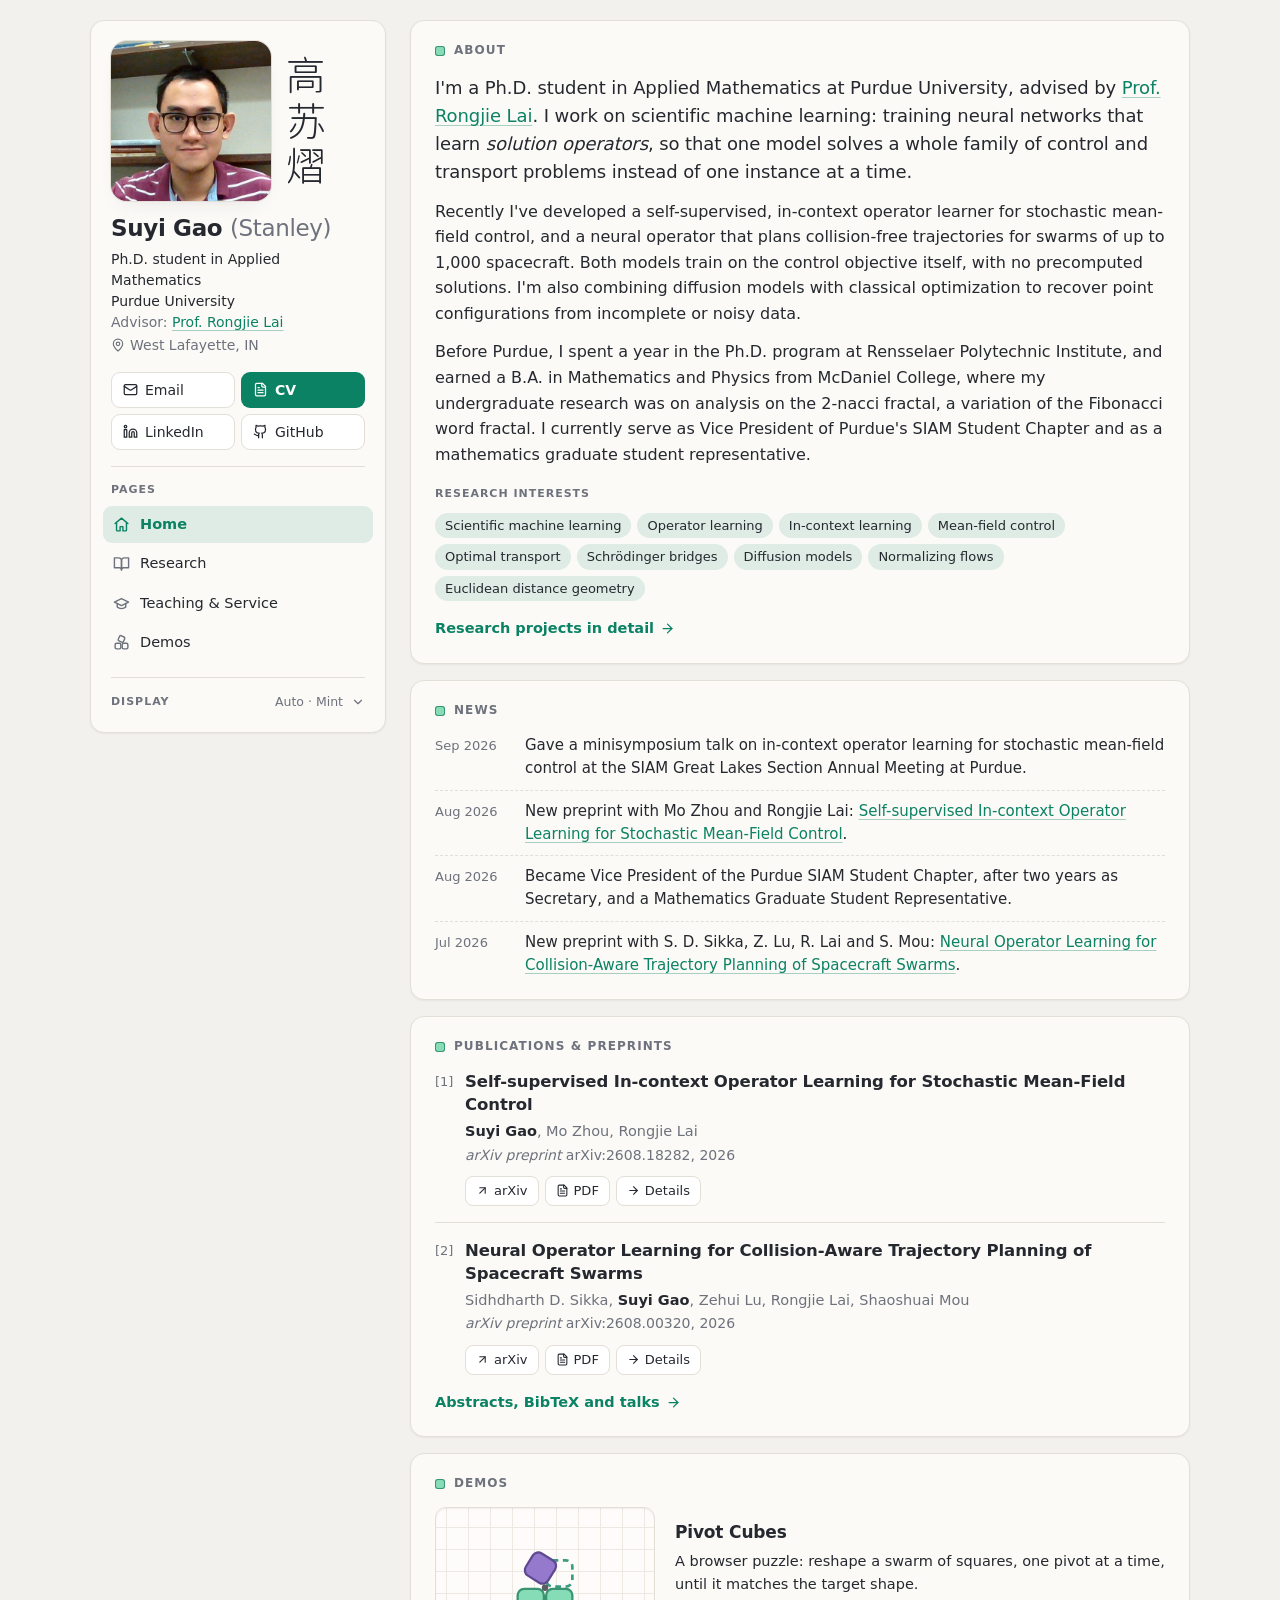
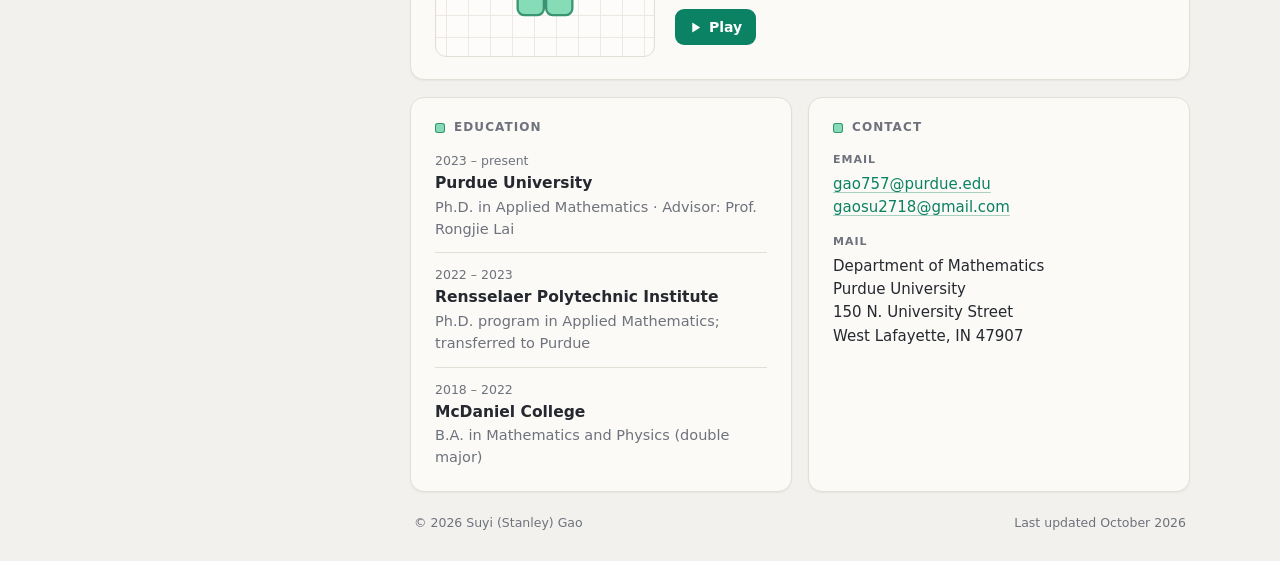
==== index.html @ 8106b3da "init homepage" ====
<!doctype html>
<html lang="en">
<head>
<meta charset="utf-8">
<meta name="viewport" content="width=device-width, initial-scale=1">
<meta name="color-scheme" content="light dark">
<title>Suyi (Stanley) Gao · Applied Mathematics, Purdue University</title>
<meta name="description" content="Suyi (Stanley) Gao is a Ph.D. student in Applied Mathematics at Purdue University working on scientific machine learning: operator learning, in-context learning, mean-field control and generative models.">
<meta name="author" content="Suyi Gao">
<link rel="canonical" href="https://gaosu2718.github.io/">
<meta name="theme-color" content="#f2f1ed" media="(prefers-color-scheme: light)">
<meta name="theme-color" content="#121419" media="(prefers-color-scheme: dark)">

<meta property="og:type" content="profile">
<meta property="og:title" content="Suyi (Stanley) Gao">
<meta property="og:description" content="Ph.D. student in Applied Mathematics at Purdue University. Scientific machine learning, operator learning, mean-field control.">
<meta property="og:url" content="https://gaosu2718.github.io/">
<meta property="og:image" content="https://gaosu2718.github.io/assets/img/profile.jpg">
<meta property="profile:first_name" content="Suyi">
<meta property="profile:last_name" content="Gao">
<meta name="twitter:card" content="summary">

<link rel="icon" href="data:image/svg+xml,%3Csvg xmlns='http://www.w3.org/2000/svg' viewBox='0 0 40 40'%3E%3Crect x='2' y='2' width='36' height='36' rx='9' fill='%230b8263'/%3E%3Ctext x='20' y='26.6' font-family='system-ui,-apple-system,Segoe UI,Roboto,Helvetica,Arial,sans-serif' font-size='17' font-weight='700' fill='%23fff' text-anchor='middle'%3ESG%3C/text%3E%3C/svg%3E">
<link rel="apple-touch-icon" href="assets/img/profile.jpg">
<link rel="stylesheet" href="assets/css/style.css">
<script>
  /* Apply the saved theme and colour before the first paint, so a dark page never flashes light. */
  (function () {
    var d = document.documentElement;
    d.classList.add('js');
    try {
      var t = localStorage.getItem('homepage.theme');
      if (t === 'light' || t === 'dark') d.setAttribute('data-theme', t);
      var p = localStorage.getItem('homepage.palette');
      if (p && /^[a-z]+$/.test(p)) d.setAttribute('data-palette', p);
    } catch (e) {}
  })();
</script>
<script defer src="assets/js/site.js"></script>
<script type="application/ld+json">
{
  "@context": "https://schema.org",
  "@type": "Person",
  "name": "Suyi Gao",
  "alternateName": "Stanley Gao",
  "url": "https://gaosu2718.github.io/",
  "image": "https://gaosu2718.github.io/assets/img/profile.jpg",
  "jobTitle": "Ph.D. Student in Applied Mathematics",
  "affiliation": { "@type": "CollegeOrUniversity", "name": "Purdue University" },
  "alumniOf": [{ "@type": "CollegeOrUniversity", "name": "McDaniel College" }],
  "email": "mailto:gao757@purdue.edu",
  "sameAs": ["https://www.linkedin.com/in/gaosu2718/", "https://github.com/gaosu2718"]
}
</script>
</head>
<body>

<!-- Icons (Lucide-style strokes, as in Pivot Cubes); use with <svg><use href="#i-name"/></svg> -->
<svg width="0" height="0" style="position:absolute" aria-hidden="true">
  <symbol id="i-down" viewBox="0 0 24 24"><path d="m6 9 6 6 6-6"/></symbol>
  <symbol id="i-mail" viewBox="0 0 24 24"><rect width="20" height="16" x="2" y="4" rx="2"/><path d="m22 7-8.97 5.7a1.94 1.94 0 0 1-2.06 0L2 7"/></symbol>
  <symbol id="i-file" viewBox="0 0 24 24"><path d="M15 2H6a2 2 0 0 0-2 2v16a2 2 0 0 0 2 2h12a2 2 0 0 0 2-2V7Z"/><path d="M14 2v4a2 2 0 0 0 2 2h4"/><path d="M16 13H8"/><path d="M16 17H8"/><path d="M10 9H8"/></symbol>
  <symbol id="i-linkedin" viewBox="0 0 24 24"><path d="M16 8a6 6 0 0 1 6 6v7h-4v-7a2 2 0 0 0-2-2 2 2 0 0 0-2 2v7h-4v-7a6 6 0 0 1 6-6z"/><rect width="4" height="12" x="2" y="9"/><circle cx="4" cy="4" r="2"/></symbol>
  <symbol id="i-github" viewBox="0 0 24 24"><path d="M15 22v-4a4.8 4.8 0 0 0-1-3.5c3 0 6-2 6-5.5.08-1.25-.27-2.48-1-3.5.28-1.15.28-2.35 0-3.5 0 0-1 0-3 1.5-2.64-.5-5.36-.5-8 0C6 2 5 2 5 2c-.3 1.15-.3 2.35 0 3.5A5.4 5.4 0 0 0 4 9c0 3.5 3 5.5 6 5.5-.39.49-.68 1.05-.85 1.65-.17.6-.22 1.23-.15 1.85v4"/><path d="M9 18c-4.51 2-5-2-7-2"/></symbol>
  <symbol id="i-pin" viewBox="0 0 24 24"><path d="M20 10c0 5-5.54 10.19-7.4 11.8a1 1 0 0 1-1.2 0C9.54 20.19 4 15 4 10a8 8 0 0 1 16 0"/><circle cx="12" cy="10" r="3"/></symbol>
  <symbol id="i-out" viewBox="0 0 24 24"><path d="M7 7h10v10"/><path d="M7 17 17 7"/></symbol>
  <symbol id="i-arrow" viewBox="0 0 24 24"><path d="M5 12h14"/><path d="m12 5 7 7-7 7"/></symbol>
  <symbol id="i-play" viewBox="0 0 24 24"><path d="M6 3.5v17a.5.5 0 0 0 .77.42l13.2-8.5a.5.5 0 0 0 0-.84L6.77 3.08A.5.5 0 0 0 6 3.5z"/></symbol>
  <symbol id="i-home" viewBox="0 0 24 24"><path d="M3 10.5 12 3l9 7.5"/><path d="M5 9v11a1 1 0 0 0 1 1h4v-6h4v6h4a1 1 0 0 0 1-1V9"/></symbol>
  <symbol id="i-book" viewBox="0 0 24 24"><path d="M2 4h6a4 4 0 0 1 4 4v13a3 3 0 0 0-3-3H2z"/><path d="M22 4h-6a4 4 0 0 0-4 4v13a3 3 0 0 1 3-3h7z"/></symbol>
  <symbol id="i-cap" viewBox="0 0 24 24"><path d="M22 10 12 5 2 10l10 5 10-5z"/><path d="M6 12v5c3 3 9 3 12 0v-5"/></symbol>
  <symbol id="i-cubes" viewBox="0 0 24 24"><rect x="3" y="13" width="8" height="8" rx="2"/><rect x="13" y="13" width="8" height="8" rx="2"/><rect x="8" y="3" width="8" height="8" rx="2" transform="rotate(25 12 7)"/></symbol>
</svg>

<!-- ===== Site header: below 1000px wide, in place of the left bar.  The same on every page
     (only the ../ prefix and aria-current change). ===== -->
<header class="site-header">
  <div class="sh-inner">
    <a class="sh-brand" href="./"><span class="sh-mark" aria-hidden="true">SG</span><span class="sh-name">Suyi Gao <span class="aka">(Stanley)</span></span></a>
    <nav class="sh-nav" aria-label="Site">
      <a href="./" aria-current="page">Home</a>
      <a href="research/">Research</a>
      <a href="teaching-service/">Teaching &amp; Service</a>
      <a href="demos/">Demos</a>
      <a href="assets/files/Suyi_Gao_CV.pdf">CV</a>
    </nav>
    <div class="sh-tools">
      <button type="button" class="sh-btn sh-display-btn" data-pop aria-controls="site-pop" aria-expanded="false" aria-label="Theme and colors" title="Theme and colors"><svg viewBox="0 0 24 24" aria-hidden="true"><circle cx="12" cy="12" r="8.5"/><path class="fill" d="M12 3.5a8.5 8.5 0 0 1 0 17z"/></svg></button>
      <button type="button" class="sh-btn sh-menu-btn" data-pop aria-controls="site-pop" aria-expanded="false" aria-label="Menu" title="Menu"><svg viewBox="0 0 24 24" aria-hidden="true"><path d="M4 7h16M4 12h16M4 17h16"/></svg></button>
    </div>
    <div class="sh-pop" id="site-pop" hidden>
      <nav class="pop-nav" aria-label="Site menu">
        <a href="./" aria-current="page">Home</a>
        <a href="research/">Research</a>
        <a href="teaching-service/">Teaching &amp; Service</a>
        <a href="demos/">Demos</a>
        <a href="assets/files/Suyi_Gao_CV.pdf">CV (PDF)<svg class="ico" aria-hidden="true"><use href="#i-file"/></svg></a>
      </nav>
      <div class="pop-display">
        <h2>Display</h2>
        <div class="seg" role="radiogroup" aria-label="Theme">
          <label><input type="radio" name="theme" value="auto" data-theme-opt checked><span>Auto</span></label>
          <label><input type="radio" name="theme" value="light" data-theme-opt><span>Light</span></label>
          <label><input type="radio" name="theme" value="dark" data-theme-opt><span>Dark</span></label>
        </div>
        <div class="field-row"><span>Colors</span><span class="palette-name">Mint</span></div>
        <div class="swatches" role="radiogroup" aria-label="Colors"></div>
      </div>
    </div>
  </div>
</header>

<div class="page home">

  <!-- ===== Left bar: from 1000px wide, a sticky side panel.  The same on every page (only the ../
       prefix and aria-current change).  Below 1000px the profile shows as a card on the home page
       only, and the page links and display settings move to the header. ===== -->
  <aside class="side panel" aria-label="Profile and site navigation">
    <div class="profile">
      <div class="portrait">
        <img class="photo" src="assets/img/profile.jpg" width="426" height="426" alt="Portrait of Suyi (Stanley) Gao">
        <span class="cname" lang="zh-Hans" title="Gāo Sūyì">高苏熠</span>
      </div>
      <div class="who">
        <h1 class="name">Suyi Gao <span class="aka">(Stanley)</span></h1>
        <p class="role">Ph.D. student in Applied Mathematics</p>
        <p class="role">Purdue University</p>
        <p class="role dim">Advisor: <a href="https://sites.google.com/view/rongjielai/">Prof. Rongjie Lai</a></p>
        <p class="role dim where"><svg class="ico" aria-hidden="true"><use href="#i-pin"/></svg>West Lafayette, IN</p>
      </div>
    </div>

    <div class="actions">
      <a class="btn" href="mailto:gao757@purdue.edu"><svg aria-hidden="true"><use href="#i-mail"/></svg>Email</a>
      <a class="btn btn-primary" href="assets/files/Suyi_Gao_CV.pdf"><svg aria-hidden="true"><use href="#i-file"/></svg>CV</a>
      <a class="btn" href="https://www.linkedin.com/in/gaosu2718/"><svg aria-hidden="true"><use href="#i-linkedin"/></svg>LinkedIn</a>
      <a class="btn" href="https://github.com/gaosu2718"><svg aria-hidden="true"><use href="#i-github"/></svg>GitHub</a>
      <!-- When you have them, add more in the same form, e.g.
      <a class="btn" href="https://scholar.google.com/citations?user=YOUR_ID"><svg aria-hidden="true"><use href="#i-out"/></svg>Scholar</a>
      <a class="btn" href="https://orcid.org/0000-0000-0000-0000"><svg aria-hidden="true"><use href="#i-out"/></svg>ORCID</a> -->
    </div>

    <nav class="group side-nav" aria-label="Pages">
      <h2>Pages</h2>
      <ul>
        <li><a href="./" aria-current="page"><svg class="ico" aria-hidden="true"><use href="#i-home"/></svg>Home</a></li>
        <li><a href="research/"><svg class="ico" aria-hidden="true"><use href="#i-book"/></svg>Research</a></li>
        <li><a href="teaching-service/"><svg class="ico" aria-hidden="true"><use href="#i-cap"/></svg>Teaching &amp; Service</a></li>
        <li><a href="demos/"><svg class="ico" aria-hidden="true"><use href="#i-cubes"/></svg>Demos</a></li>
      </ul>
    </nav>

    <!-- Display settings: folded away by default; the summary shows the current choices -->
    <details class="group side-display">
      <summary><span class="sum-label">Display</span><span class="sum-value" data-display-summary>Auto · Mint</span><svg class="ico chev" aria-hidden="true"><use href="#i-down"/></svg></summary>
      <div class="display-body">
        <div class="seg" role="radiogroup" aria-label="Theme">
          <label><input type="radio" name="theme-side" value="auto" data-theme-opt checked><span>Auto</span></label>
          <label><input type="radio" name="theme-side" value="light" data-theme-opt><span>Light</span></label>
          <label><input type="radio" name="theme-side" value="dark" data-theme-opt><span>Dark</span></label>
        </div>
        <div class="field-row"><span>Colors</span><span class="palette-name">Mint</span></div>
        <div class="swatches" role="radiogroup" aria-label="Colors"></div>
      </div>
    </details>
  </aside>

  <main class="main">

    <!-- ===== About ===== -->
    <section class="panel section" id="about" aria-labelledby="h-about">
      <h2 class="label" id="h-about">About</h2>
      <p class="lead">I'm a Ph.D. student in Applied Mathematics at Purdue University, advised by
        <a href="https://sites.google.com/view/rongjielai/">Prof. Rongjie Lai</a>. I work on
        scientific machine learning: training neural networks that learn <em>solution operators</em>,
        so that one model solves a whole family of control and transport problems instead of one
        instance at a time.</p>
      <p>Recently I've developed a self-supervised, in-context operator learner for stochastic
        mean-field control, and a neural operator that plans collision-free trajectories for swarms
        of up to 1,000 spacecraft. Both models train on the control objective itself, with no
        precomputed solutions. I'm also combining diffusion models with classical optimization to
        recover point configurations from incomplete or noisy data.</p>
      <p>Before Purdue, I spent a year in the Ph.D. program at Rensselaer Polytechnic Institute, and
        earned a B.A. in Mathematics and Physics from McDaniel College, where my undergraduate research
        was on analysis on the 2-nacci fractal, a variation of the Fibonacci word fractal. I currently serve as Vice President of Purdue's SIAM
        Student Chapter and as a mathematics graduate student representative.</p>
      <h3 class="sublabel">Research interests</h3>
      <ul class="tags">
        <li>Scientific machine learning</li>
        <li>Operator learning</li>
        <li>In-context learning</li>
        <li>Mean-field control</li>
        <li>Optimal transport</li>
        <li>Schrödinger bridges</li>
        <li>Diffusion models</li>
        <li>Normalizing flows</li>
        <li>Euclidean distance geometry</li>
      </ul>
      <a class="more" href="research/">Research projects in detail<svg class="ico" aria-hidden="true"><use href="#i-arrow"/></svg></a>
    </section>

    <!-- ===== News: newest first; one <li> per item ===== -->
    <section class="panel section" id="news" aria-labelledby="h-news">
      <h2 class="label" id="h-news">News</h2>
      <ul class="news">
        <li><time datetime="2026-09">Sep 2026</time>
          <p>Gave a minisymposium talk on in-context operator learning for stochastic mean-field control
            at the SIAM Great Lakes Section Annual Meeting at Purdue.</p></li>
        <li><time datetime="2026-08">Aug 2026</time>
          <p>New preprint with Mo Zhou and Rongjie Lai:
            <a href="research/#pub-mfc">Self-supervised In-context Operator Learning for Stochastic Mean-Field Control</a>.</p></li>
        <li><time datetime="2026-08">Aug 2026</time>
          <p>Became Vice President of the Purdue SIAM Student Chapter, after two years as Secretary,
            and a Mathematics Graduate Student Representative.</p></li>
        <li><time datetime="2026-07">Jul 2026</time>
          <p>New preprint with S. D. Sikka, Z. Lu, R. Lai and S. Mou:
            <a href="research/#pub-swarm">Neural Operator Learning for Collision-Aware Trajectory Planning of Spacecraft Swarms</a>.</p></li>
      </ul>
    </section>

    <!-- ===== Publications: the short list; abstracts and BibTeX live on research/ ===== -->
    <section class="panel section" id="publications" aria-labelledby="h-pubs">
      <h2 class="label" id="h-pubs">Publications &amp; Preprints</h2>
      <ol>
        <li class="pub">
          <span class="pub-num" aria-hidden="true">[1]</span>
          <div>
            <a class="pub-title" href="https://arxiv.org/abs/2608.18282">Self-supervised In-context Operator Learning for Stochastic Mean-Field Control</a>
            <p class="pub-authors"><b class="me">Suyi Gao</b>, Mo Zhou, Rongjie Lai</p>
            <p class="pub-venue"><em>arXiv preprint</em> arXiv:2608.18282, 2026</p>
            <div class="pub-actions">
              <a class="btn btn-sm" href="https://arxiv.org/abs/2608.18282"><svg aria-hidden="true"><use href="#i-out"/></svg>arXiv</a>
              <a class="btn btn-sm" href="https://arxiv.org/pdf/2608.18282"><svg aria-hidden="true"><use href="#i-file"/></svg>PDF</a>
              <a class="btn btn-sm" href="research/#proj-mfc"><svg aria-hidden="true"><use href="#i-arrow"/></svg>Details</a>
            </div>
          </div>
        </li>
        <li class="pub">
          <span class="pub-num" aria-hidden="true">[2]</span>
          <div>
            <a class="pub-title" href="https://arxiv.org/abs/2608.00320">Neural Operator Learning for Collision-Aware Trajectory Planning of Spacecraft Swarms</a>
            <p class="pub-authors">Sidhdharth D. Sikka, <b class="me">Suyi Gao</b>, Zehui Lu, Rongjie Lai, Shaoshuai Mou</p>
            <p class="pub-venue"><em>arXiv preprint</em> arXiv:2608.00320, 2026</p>
            <div class="pub-actions">
              <a class="btn btn-sm" href="https://arxiv.org/abs/2608.00320"><svg aria-hidden="true"><use href="#i-out"/></svg>arXiv</a>
              <a class="btn btn-sm" href="https://arxiv.org/pdf/2608.00320"><svg aria-hidden="true"><use href="#i-file"/></svg>PDF</a>
              <a class="btn btn-sm" href="research/#proj-swarm"><svg aria-hidden="true"><use href="#i-arrow"/></svg>Details</a>
            </div>
          </div>
        </li>
      </ol>
      <a class="more" href="research/#publications">Abstracts, BibTeX and talks<svg class="ico" aria-hidden="true"><use href="#i-arrow"/></svg></a>
    </section>

    <!-- ===== Demos: one card per demo, each with its own page under demos/ ===== -->
    <section class="panel section" id="demos" aria-labelledby="h-demos">
      <h2 class="label" id="h-demos">Demos</h2>
      <div class="demo-card">
        <a class="demo-board" href="demos/pivot-cubes/" tabindex="-1" aria-hidden="true">
          <svg class="logo" viewBox="0 0 40 40">
            <rect class="logo-ghost" x="20.6" y="8.6" width="13.8" height="13.8" rx="3.4"/>
            <rect class="logo-on" x="5.6" y="23.6" width="13.8" height="13.8" rx="3.4"/>
            <rect class="logo-on" x="20.6" y="23.6" width="13.8" height="13.8" rx="3.4"/>
            <rect class="logo-off" x="5.6" y="8.6" width="13.8" height="13.8" rx="3.4" transform="rotate(32 20 23)"/>
            <circle class="logo-hinge" cx="20" cy="23" r="1.7"/>
          </svg>
        </a>
        <div>
          <h3>Pivot Cubes</h3>
          <p>A browser puzzle: reshape a swarm of squares, one pivot at a time, until it matches the
            target shape.</p>
          <a class="btn btn-primary" href="demos/pivot-cubes/"><svg class="solid" aria-hidden="true"><use href="#i-play"/></svg>Play</a>
        </div>
      </div>
    </section>

    <div class="pair">
      <!-- ===== Education ===== -->
      <section class="panel section" id="education" aria-labelledby="h-education">
        <h2 class="label" id="h-education">Education</h2>
        <ul class="entries">
          <li class="entry">
            <span class="entry-title">Purdue University</span>
            <span class="entry-sub">Ph.D. in Applied Mathematics · Advisor: Prof. Rongjie Lai</span>
            <span class="entry-when">2023 – present</span>
          </li>
          <li class="entry">
            <span class="entry-title">Rensselaer Polytechnic Institute</span>
            <span class="entry-sub">Ph.D. program in Applied Mathematics; transferred to Purdue</span>
            <span class="entry-when">2022 – 2023</span>
          </li>
          <li class="entry">
            <span class="entry-title">McDaniel College</span>
            <span class="entry-sub">B.A. in Mathematics and Physics (double major)</span>
            <span class="entry-when">2018 – 2022</span>
          </li>
        </ul>
      </section>

      <!-- ===== Contact ===== -->
      <section class="panel section" id="contact" aria-labelledby="h-contact">
        <h2 class="label" id="h-contact">Contact</h2>
        <dl class="contact">
          <div>
            <dt>Email</dt>
            <dd><a href="mailto:gao757@purdue.edu">gao757@purdue.edu</a></dd>
            <dd><a href="mailto:gaosu2718@gmail.com">gaosu2718@gmail.com</a></dd>
          </div>
          <div>
            <dt>Mail</dt>
            <dd>Department of Mathematics<br>Purdue University<br>150 N. University Street<br>West Lafayette, IN 47907</dd>
          </div>
        </dl>
      </section>
    </div>

    <footer class="foot">
      <span>© 2026 Suyi (Stanley) Gao</span>
      <span>Last updated October 2026</span>
    </footer>
  </main>
</div>
</body>
</html>
---- assets/css/style.css ----
/* Suyi (Stanley) Gao: academic homepage.
 * The look is borrowed from Pivot Cubes (demos/pivot-cubes/play/style.css): the same paper-and-panel
 * tokens, the same colour themes (Mint is the default), and the same controls (segmented switch,
 * swatches, buttons, toast).  Light/dark (data-theme) and the colour theme (data-palette) are
 * independent, as in the game.  Plain CSS, no build step. */

/* ---------- theme tokens (as in the game) ---------- */
:root {
  color-scheme: light;
  --bg: #f2f1ed;
  --panel: #fbfaf7;
  --panel-2: #efede7;
  --panel-border: #e2dfd7;
  --text: #25282f;
  --text-dim: #6e727c;
  --accent-ink: #ffffff;
  --board: #fdfcfa;
  --grid: #ece9e2;
  --shadow: rgba(38, 40, 48, 0.16);
  --shadow-soft: rgba(38, 40, 48, 0.06);
  --seg-on: #ffffff;
  --btn: #ffffff;
  --btn-hover: #f4f2ed;
}

@media (prefers-color-scheme: dark) {
  :root:not([data-theme="light"]) {
    color-scheme: dark;
    --bg: #121419;
    --panel: #191c23;
    --panel-2: #12151a;
    --panel-border: #2a2f39;
    --text: #e4e6eb;
    --text-dim: #959aa6;
    --accent-ink: #10121a;
    --board: #161920;
    --grid: #232832;
    --shadow: rgba(0, 0, 0, 0.5);
    --shadow-soft: rgba(0, 0, 0, 0.25);
    --seg-on: #2a2f3a;
    --btn: #20242c;
    --btn-hover: #282d37;
  }
}

:root[data-theme="dark"] {
  color-scheme: dark;
  --bg: #121419;
  --panel: #191c23;
  --panel-2: #12151a;
  --panel-border: #2a2f39;
  --text: #e4e6eb;
  --text-dim: #959aa6;
  --accent-ink: #10121a;
  --board: #161920;
  --grid: #232832;
  --shadow: rgba(0, 0, 0, 0.5);
  --shadow-soft: rgba(0, 0, 0, 0.25);
  --seg-on: #2a2f3a;
  --btn: #20242c;
  --btn-hover: #282d37;
}

/* ---------- colour themes ----------
 * The same six as the game (keep the two in step), Mint first as the default.  Each theme sets
 * the accent and the two cube colours (main and contrast), in a light (-l) and a dark (-d) variant.
 * The two cube colours differ in lightness as well as hue, so they stay apart under colour
 * blindness.  The selectors match any element, so a swatch that carries data-palette shows its own
 * theme.
 *
 * Mint: a light mint main colour with a plum contrast.  The accent is a deeper mint so links and
 * buttons keep 4.5:1 contrast on the light panels; in dark mode the accent is the mint itself. */
:root,
[data-palette="mint"] {
  --acc-l: 11, 130, 99;   --on-l: #86dcb6; --on-line-l: #3a9472; --off-l: #9479cc; --off-line-l: #5f4a91;
  --acc-d: 122, 223, 182; --on-d: #74cfa8; --on-line-d: #2f7f5f; --off-d: #9d86d8; --off-line-d: #5e4b94;
}
[data-palette="indigo"] {
  --acc-l: 84, 104, 219;  --on-l: #7d92e8; --on-line-l: #4c5da5; --off-l: #f8bf6c; --off-line-l: #b38236;
  --acc-d: 141, 156, 255; --on-d: #7186db; --on-line-d: #425199; --off-d: #f1bd73; --off-line-d: #a37734;
}
[data-palette="ocean"] {
  --acc-l: 6, 127, 148;   --on-l: #01aac6; --on-line-l: #066f82; --off-l: #feb992; --off-line-l: #c1774c;
  --acc-d: 21, 194, 225;  --on-d: #079db6; --on-line-d: #016374; --off-d: #ffb48a; --off-line-d: #b06d47;
}
[data-palette="sunset"] {
  --acc-l: 182, 78, 16;   --on-l: #d97c50; --on-line-l: #984a23; --off-l: #c4c4ff; --off-line-l: #8582cc;
  --acc-d: 241, 146, 102; --on-d: #cc7044; --on-line-d: #8b3e15; --off-d: #c1c0ff; --off-line-d: #7a77ba;
}
[data-palette="grape"] {
  --acc-l: 146, 82, 173;  --on-l: #b67ecf; --on-line-l: #7c4c91; --off-l: #e3ca69; --off-line-l: #a18b32;
  --acc-d: 205, 148, 230; --on-d: #aa72c2; --on-line-d: #704184; --off-d: #dec770; --off-line-d: #937f31;
}
[data-palette="slate"] {
  --acc-l: 100, 115, 134; --on-l: #8e99a8; --on-line-l: #5b6470; --off-l: #ffba81; --off-line-l: #bd7b41;
  --acc-d: 162, 175, 193; --on-d: #828d9c; --on-line-d: #505965; --off-d: #fcb67c; --off-line-d: #ac713e;
}

:root, .swatch {
  --accent: rgb(var(--acc-l));
  --accent-soft: rgba(var(--acc-l), 0.12);
  --accent-line: rgba(var(--acc-l), 0.35);
  --focus: rgba(var(--acc-l), 0.45);
  --cube-on: var(--on-l);
  --cube-on-line: var(--on-line-l);
  --cube-off: var(--off-l);
  --cube-off-line: var(--off-line-l);
}

@media (prefers-color-scheme: dark) {
  :root:not([data-theme="light"]),
  :root:not([data-theme="light"]) .swatch {
    --accent: rgb(var(--acc-d));
    --accent-soft: rgba(var(--acc-d), 0.16);
    --accent-line: rgba(var(--acc-d), 0.4);
    --focus: rgba(var(--acc-d), 0.5);
    --cube-on: var(--on-d);
    --cube-on-line: var(--on-line-d);
    --cube-off: var(--off-d);
    --cube-off-line: var(--off-line-d);
  }
}

:root[data-theme="dark"],
:root[data-theme="dark"] .swatch {
  --accent: rgb(var(--acc-d));
  --accent-soft: rgba(var(--acc-d), 0.16);
  --accent-line: rgba(var(--acc-d), 0.4);
  --focus: rgba(var(--acc-d), 0.5);
  --cube-on: var(--on-d);
  --cube-on-line: var(--on-line-d);
  --cube-off: var(--off-d);
  --cube-off-line: var(--off-line-d);
}

/* ---------- layout tokens ---------- */
:root {
  --vh: 100vh;
  --pad: 20px;
  --gap: 16px;
  --side-w: 296px;
  --wide: 1140px;       /* the page: left bar and main column */
  --wider: 1640px;      /* a demo page, so the game gets room for its own three columns */
  --header-h: 60px;     /* the top header, shown only below 1000px */
  --radius: 14px;
  --radius-sm: 9px;
  --mono: ui-monospace, SFMono-Regular, Menlo, Consolas, "Liberation Mono", monospace;
}
@supports (height: 100dvh) {
  :root { --vh: 100dvh; }
}
@media (max-width: 759.98px) {
  :root { --header-h: 54px; }
}
/* From 1000px the left bar holds the page links and display settings, so there is no top header. */
@media (min-width: 1000px) {
  :root { --header-h: 0px; }
  .site-header { display: none; }
}

/* ---------- base ---------- */
*, *::before, *::after { box-sizing: border-box; }
[hidden] { display: none !important; }

html { -webkit-text-size-adjust: 100%; scroll-behavior: smooth; }
@media (prefers-reduced-motion: reduce) { html { scroll-behavior: auto; } }

body {
  margin: 0;
  background: var(--bg);
  color: var(--text);
  font: 16px/1.6 system-ui, -apple-system, "Segoe UI", Roboto, "Helvetica Neue", Arial, sans-serif;
  -webkit-font-smoothing: antialiased;
  text-rendering: optimizeLegibility;
  overflow-wrap: break-word;
  transition: background-color 0.2s ease, color 0.2s ease;
}

h1, h2, h3, p, ul, ol, dl, dd, figure { margin: 0; }
ul, ol { padding: 0; list-style: none; }

a {
  color: var(--accent);
  text-decoration: underline;
  text-decoration-color: var(--accent-line);
  text-decoration-thickness: 1px;
  text-underline-offset: 3px;
  transition: text-decoration-color 0.15s ease, color 0.15s ease, background-color 0.15s ease;
}
a:hover { text-decoration-color: currentColor; }
:focus-visible { outline: 2px solid var(--focus); outline-offset: 2px; border-radius: 4px; }

svg use { pointer-events: none; }

/* for screen readers only */
.sr-only {
  position: absolute;
  width: 1px;
  height: 1px;
  overflow: hidden;
  clip-path: inset(50%);
  white-space: nowrap;
}

.panel {
  background: var(--panel);
  border: 1px solid var(--panel-border);
  border-radius: var(--radius);
  box-shadow: 0 1px 2px var(--shadow-soft);
}

.ico {
  width: 15px;
  height: 15px;
  flex: none;
  fill: none;
  stroke: currentColor;
  stroke-width: 2;
  stroke-linecap: round;
  stroke-linejoin: round;
}

/* ---------- site header: below 1000px wide, in place of the left bar ---------- */
.site-header {
  position: sticky;
  top: 0;
  z-index: 30;
  background: color-mix(in srgb, var(--bg) 84%, transparent);
  -webkit-backdrop-filter: saturate(1.4) blur(10px);
  backdrop-filter: saturate(1.4) blur(10px);
  border-bottom: 1px solid var(--panel-border);
}
.sh-inner {
  position: relative;
  display: flex;
  align-items: center;
  gap: 16px;
  max-width: var(--wide);
  height: var(--header-h);
  margin: 0 auto;
  padding: 0 var(--pad);
}
.sh-brand {
  display: flex;
  align-items: center;
  gap: 10px;
  min-width: 0;
  color: var(--text);
  font-size: 15.5px;
  font-weight: 650;
  letter-spacing: -0.01em;
  text-decoration: none;
  white-space: nowrap;
}
.sh-brand:hover { color: var(--text); }
.sh-mark {
  display: grid;
  place-items: center;
  flex: none;
  width: 30px;
  height: 30px;
  border-radius: 9px;
  background: var(--accent);
  color: var(--accent-ink);
  font-size: 12.5px;
  font-weight: 700;
  letter-spacing: 0.02em;
}
.sh-name { overflow: hidden; text-overflow: ellipsis; }
.sh-name .aka { font-weight: 500; color: var(--text-dim); }

.sh-nav { display: flex; align-items: center; gap: 2px; margin-left: auto; }
.sh-nav a, .pop-nav a {
  display: flex;
  align-items: center;
  gap: 6px;
  color: var(--text-dim);
  text-decoration: none;
  white-space: nowrap;
}
.sh-nav a { padding: 6px 11px; border-radius: 9px; font-size: 14px; }
.sh-nav a:hover { color: var(--text); background: var(--panel-2); }
.sh-nav a[aria-current="page"], .pop-nav a[aria-current="page"] {
  color: var(--accent);
  background: var(--accent-soft);
  font-weight: 600;
}

.sh-tools { display: flex; align-items: center; gap: 6px; }
.sh-btn {
  display: grid;
  place-items: center;
  width: 36px;
  height: 36px;
  padding: 0;
  border: 1px solid var(--panel-border);
  border-radius: var(--radius-sm);
  background: var(--btn);
  color: var(--text-dim);
  cursor: pointer;
  transition: background-color 0.12s ease, color 0.12s ease, border-color 0.12s ease;
}
.sh-btn:hover { background: var(--btn-hover); color: var(--text); }
.sh-btn[aria-expanded="true"] { color: var(--accent); border-color: var(--accent-line); background: var(--accent-soft); }
.sh-btn svg { width: 18px; height: 18px; fill: none; stroke: currentColor; stroke-width: 1.8; stroke-linecap: round; stroke-linejoin: round; }
.sh-btn svg .fill { fill: currentColor; stroke: none; }
.sh-menu-btn { display: none; }

/* the drop-down: display settings on tablets; on phones, the page links as well */
.sh-pop {
  position: absolute;
  top: calc(var(--header-h) - 2px);
  right: var(--pad);
  z-index: 31;
  width: 284px;
  /* it hangs from the sticky header, so on a short screen (a phone held sideways) it scrolls */
  max-height: calc(var(--vh) - var(--header-h) - 8px);
  overflow-y: auto;
  overscroll-behavior: contain;
  padding: 6px 16px 14px;
  border: 1px solid var(--panel-border);
  border-radius: var(--radius);
  background: var(--panel);
  box-shadow: 0 18px 40px -16px var(--shadow), 0 2px 6px var(--shadow-soft);
}
.pop-nav { display: none; }
.pop-display { display: flex; flex-direction: column; gap: 10px; padding-top: 10px; }
.pop-display h2 {
  font-size: 11px;
  font-weight: 650;
  letter-spacing: 0.09em;
  text-transform: uppercase;
  color: var(--text-dim);
}

@media (max-width: 759.98px) {
  :root { --pad: 16px; }
  .sh-inner { gap: 10px; }
  .sh-nav, .sh-display-btn { display: none; }
  .sh-tools { margin-left: auto; }
  .sh-menu-btn { display: grid; }
  .sh-pop { left: 12px; right: 12px; width: auto; }
  .pop-nav { display: block; margin: 4px -6px 6px; padding-bottom: 6px; border-bottom: 1px solid var(--panel-border); }
  .pop-nav a { min-height: 46px; padding: 0 10px; border-radius: 10px; font-size: 16px; color: var(--text); }
  .pop-nav a:hover { background: var(--panel-2); }
  .pop-nav a .ico { margin-left: auto; color: var(--text-dim); }
}
@media (max-width: 359.98px) {
  .sh-name .aka { display: none; }
}
/* Without the script there is no drop-down: show the page links in a second row instead. */
html:not(.js) .sh-tools { display: none; }
@media (max-width: 759.98px) {
  html:not(.js) .sh-inner { flex-wrap: wrap; height: auto; padding-top: 10px; padding-bottom: 8px; }
  html:not(.js) .sh-nav { display: flex; flex-wrap: wrap; margin-left: -10px; }
}

/* ---------- controls (from the game) ---------- */
/* segmented control: radios dressed as a pill track */
.seg {
  display: grid;
  grid-auto-flow: column;
  grid-auto-columns: minmax(0, 1fr);
  gap: 2px;
  padding: 3px;
  background: var(--panel-2);
  border: 1px solid var(--panel-border);
  border-radius: 10px;
}
.seg label { position: relative; display: block; min-width: 0; }
.seg input {
  position: absolute;
  inset: 0;
  width: 100%;
  height: 100%;
  margin: 0;
  opacity: 0;
  cursor: pointer;
}
.seg span {
  display: block;
  padding: 5px 4px;
  border-radius: 7px;
  text-align: center;
  font-size: 13px;
  color: var(--text-dim);
  white-space: nowrap;
  transition: background-color 0.15s ease, color 0.15s ease, box-shadow 0.15s ease;
  pointer-events: none;
}
.seg label:hover span { color: var(--text); }
.seg input:checked + span {
  background: var(--seg-on);
  color: var(--text);
  font-weight: 600;
  box-shadow: 0 1px 2px var(--shadow), 0 0 0 1px var(--panel-border);
}
.seg input:focus-visible + span { outline: 2px solid var(--focus); outline-offset: 1px; }

.field-row { display: flex; align-items: baseline; justify-content: space-between; gap: 10px; font-size: 13px; }
.palette-name { color: var(--text-dim); font-size: 12.5px; }

/* colour-theme swatches: radios dressed as chips split into the two cube colours */
.swatches { display: flex; flex-wrap: wrap; gap: 7px; padding: 2px; }
.swatch { position: relative; display: block; flex: none; width: 30px; height: 30px; }
.swatch input {
  position: absolute;
  inset: 0;
  width: 100%;
  height: 100%;
  margin: 0;
  opacity: 0;
  cursor: pointer;
}
.swatch-chip {
  display: block;
  width: 100%;
  height: 100%;
  border-radius: 9px;
  background: linear-gradient(135deg, var(--cube-on) 50%, var(--cube-off) 50%);
  box-shadow: inset 0 0 0 1px rgba(0, 0, 0, 0.1);
  pointer-events: none;
  transition: box-shadow 0.15s ease, transform 0.15s ease;
}
.swatch:hover .swatch-chip { transform: translateY(-1px); }
.swatch input:checked + .swatch-chip { box-shadow: inset 0 0 0 1px rgba(0, 0, 0, 0.1), 0 0 0 2px var(--panel), 0 0 0 4px var(--accent); }
.swatch input:focus-visible + .swatch-chip { outline: 2px solid var(--focus); outline-offset: 5px; }

/* buttons */
.btn {
  display: inline-flex;
  align-items: center;
  justify-content: center;
  gap: 7px;
  height: 36px;
  padding: 0 13px;
  border: 1px solid var(--panel-border);
  border-radius: var(--radius-sm);
  background: var(--btn);
  color: var(--text);
  font: inherit;
  font-size: 14px;
  line-height: 1;
  white-space: nowrap;
  text-decoration: none;
  cursor: pointer;
  transition: background-color 0.12s ease, border-color 0.12s ease, color 0.12s ease;
}
.btn:hover { background: var(--btn-hover); color: var(--text); }
.btn:active { transform: translateY(1px); }
.btn:focus-visible { outline: 2px solid var(--focus); outline-offset: 1px; }
.btn svg {
  width: 15px;
  height: 15px;
  flex: none;
  fill: none;
  stroke: currentColor;
  stroke-width: 2;
  stroke-linecap: round;
  stroke-linejoin: round;
}
.btn svg.solid { fill: currentColor; stroke: none; width: 13px; height: 13px; }
.btn-primary {
  background: var(--accent);
  border-color: transparent;
  color: var(--accent-ink);
  font-weight: 600;
}
.btn-primary:hover { background: color-mix(in srgb, var(--accent), var(--text) 12%); color: var(--accent-ink); }
.btn-quiet { background: transparent; border-color: transparent; color: var(--text-dim); }
.btn-quiet:hover { background: var(--panel-2); color: var(--text); }
.btn-sm { height: 30px; padding: 0 10px; gap: 5px; font-size: 13px; border-radius: 8px; }
.btn-sm svg { width: 13px; height: 13px; }
.btn .chev { transition: transform 0.2s ease; }
.btn[aria-expanded="true"] { border-color: var(--accent-line); color: var(--accent); background: var(--accent-soft); }
.btn[aria-expanded="true"] .chev { transform: rotate(180deg); }

/* bigger touch targets on phones and tablets */
@media (pointer: coarse) {
  .btn { height: 40px; }
  .btn-sm { height: 36px; padding: 0 12px; }
  .sh-btn { width: 40px; height: 40px; }
  .swatch { width: 34px; height: 34px; }
  .seg span { padding: 8px 4px; }
}

/* ---------- page grid: the left bar and a main column (one column below 1000px) ---------- */
.page {
  display: grid;
  gap: 12px;
  max-width: 760px;
  margin: 0 auto;
  padding: 14px var(--pad) 28px;
}
.main { display: grid; gap: 12px; min-width: 0; }

@media (min-width: 760px) {
  .page { gap: var(--gap); padding-top: var(--pad); }
  .main { gap: var(--gap); }
}
@media (min-width: 1000px) {
  .page {
    grid-template-columns: var(--side-w) minmax(0, 1fr);
    column-gap: 24px;
    align-items: start;
    max-width: var(--wide);
  }
  .page.wide { max-width: var(--wider); }
  .side {
    position: sticky;
    top: calc(var(--header-h) + var(--pad));
    max-height: calc(var(--vh) - var(--header-h) - 2 * var(--pad));
    overflow-y: auto;
    scrollbar-width: thin;
    scrollbar-color: var(--panel-border) transparent;
  }
}

/* ---------- left bar: profile, page links, display settings ---------- */
/* sticky from 1000px; below that, a card at the top of the home page */
.side { padding: 20px; }

/* The Chinese name in 寒蝉圆黑体 (Chill Round Gothic) Light, a rounded Hei: cut down to just these
 * three characters by `sync.sh font` (3 kB), so it looks the same on every device.  A light Hei
 * font already on the device is the fallback. */
@font-face {
  font-family: "Name Hei";
  src: url("../fonts/name.woff") format("woff");
  font-weight: 300;
  font-display: block;
  unicode-range: U+9AD8, U+82CF, U+71A0;   /* 高苏熠 */
}

.profile { display: grid; gap: 14px; }
.portrait { display: flex; align-items: center; gap: 14px; }
/* the name, written top to bottom beside the photo */
.cname {
  padding-top: 0.14em;    /* balances the letter spacing after the last character */
  color: var(--text);
  font-family: "Name Hei", "Noto Sans CJK SC", "Source Han Sans SC", "PingFang SC", "Heiti SC", "Microsoft YaHei", SimHei, sans-serif;
  font-size: 40px;
  font-weight: 300;
  line-height: 1;
  letter-spacing: 0.14em;
  writing-mode: vertical-rl;
  text-orientation: upright;
}
.photo {
  display: block;
  width: 160px;
  height: 160px;
  border-radius: 16px;
  object-fit: cover;
  background: var(--panel-2);
  box-shadow: 0 0 0 1px var(--panel-border), 0 10px 24px -14px var(--shadow);
}
.who .name {
  font-size: 23px;
  font-weight: 700;
  letter-spacing: -0.015em;
  line-height: 1.2;
  margin-bottom: 6px;
}
.who .aka { font-weight: 500; color: var(--text-dim); }
.role { font-size: 14px; line-height: 1.5; }
.role.dim { color: var(--text-dim); }
.where { display: flex; align-items: center; gap: 5px; margin-top: 2px; }
.where .ico { width: 14px; height: 14px; }

.actions {
  display: grid;
  grid-template-columns: 1fr 1fr;
  gap: 6px;
  margin-top: 16px;
}
.actions .btn { justify-content: flex-start; padding: 0 11px; }

.side .group {
  display: flex;
  flex-direction: column;
  gap: 10px;
  margin-top: 16px;
  padding-top: 14px;
  border-top: 1px solid var(--panel-border);
}
.side .group h2 {
  font-size: 11px;
  font-weight: 650;
  letter-spacing: 0.09em;
  text-transform: uppercase;
  color: var(--text-dim);
}
.side-nav ul { display: grid; gap: 2px; margin: -2px -8px 0; }
.side-nav a {
  display: flex;
  align-items: center;
  gap: 10px;
  padding: 7px 10px;
  border-radius: 9px;
  color: var(--text);
  font-size: 14.5px;
  text-decoration: none;
  transition: background-color 0.15s ease, color 0.15s ease;
}
.side-nav a .ico { width: 17px; height: 17px; color: var(--text-dim); }
.side-nav a:hover { background: var(--panel-2); }
.side-nav a[aria-current="page"] { background: var(--accent-soft); color: var(--accent); font-weight: 600; }
.side-nav a[aria-current="page"] .ico { color: var(--accent); }

/* Display settings fold away under a summary of the current choices */
.side .side-display { display: block; }
.side-display summary {
  display: flex;
  align-items: center;
  gap: 8px;
  margin: -5px -8px;
  padding: 5px 8px;
  border-radius: 8px;
  list-style: none;
  cursor: pointer;
}
.side-display summary::-webkit-details-marker { display: none; }
.side-display summary:hover { background: var(--panel-2); }
.sum-label {
  font-size: 11px;
  font-weight: 650;
  letter-spacing: 0.09em;
  text-transform: uppercase;
  color: var(--text-dim);
}
.sum-value { margin-left: auto; font-size: 12.5px; color: var(--text-dim); white-space: nowrap; }
.side-display .chev { width: 14px; height: 14px; color: var(--text-dim); transition: transform 0.2s ease; }
.side-display[open] .chev { transform: rotate(180deg); }
.display-body { display: flex; flex-direction: column; gap: 10px; margin-top: 14px; }
/* the settings need the script */
html:not(.js) .side-display { display: none !important; }

/* Below 1000px the bar is a profile card on the home page only; the header menu has the rest. */
@media (max-width: 999.98px) {
  .side { position: relative; padding: 16px; }
  .page:not(.home) .side, .side .group { display: none; }
  .profile { grid-template-columns: auto minmax(0, 1fr); align-items: center; gap: 16px; }
  .portrait { gap: 8px; }
  .photo { width: 92px; height: 92px; border-radius: 14px; }
  .cname { font-size: 26px; }
  .who .name { font-size: 21px; margin-bottom: 3px; }
  .role { font-size: 14px; }
  .actions { grid-template-columns: repeat(4, minmax(0, 1fr)); margin-top: 14px; }
  .actions .btn { justify-content: center; }
}
@media (max-width: 520px) {
  .actions { grid-template-columns: 1fr 1fr; }
  .photo { width: 84px; height: 84px; }
  .cname { font-size: 24px; }
}

/* ---------- sections ---------- */
.section {
  position: relative;
  padding: 20px 24px 22px;
  container-type: inline-size;
  scroll-margin-top: calc(var(--header-h) + 14px);
}
@media (max-width: 560px) {
  .section { padding: 16px 16px 18px; }
}

.label {
  display: flex;
  align-items: center;
  gap: 9px;
  margin-bottom: 14px;
  font-size: 12px;
  font-weight: 650;
  letter-spacing: 0.09em;
  text-transform: uppercase;
  color: var(--text-dim);
}
/* a small cube in the theme's main colour, as on the game board */
.label::before {
  content: "";
  flex: none;
  width: 10px;
  height: 10px;
  border-radius: 3px;
  background: var(--cube-on);
  box-shadow: inset 0 0 0 1px var(--cube-on-line);
}
.sublabel {
  margin: 18px 0 10px;
  font-size: 11px;
  font-weight: 650;
  letter-spacing: 0.09em;
  text-transform: uppercase;
  color: var(--text-dim);
}

/* "more on another page" link at the end of a section */
.more {
  display: inline-flex;
  align-items: center;
  gap: 6px;
  margin-top: 16px;
  font-size: 14.5px;
  font-weight: 600;
  text-decoration: none;
}
.more .ico { transition: transform 0.15s ease; }
.more:hover .ico { transform: translateX(3px); }

/* ---------- page heading (inner pages) ---------- */
.page-head { padding: 22px 24px 20px; }
.crumbs {
  display: flex;
  flex-wrap: wrap;
  align-items: center;
  gap: 6px;
  margin-bottom: 8px;
  font-size: 13px;
  color: var(--text-dim);
}
.crumbs a { color: var(--text-dim); text-decoration: none; }
.crumbs a:hover { color: var(--accent); }
.crumbs .sep { opacity: 0.6; }
.page-head h1 {
  font-size: 30px;
  font-weight: 700;
  letter-spacing: -0.02em;
  line-height: 1.2;
}
.page-head .lead { margin-top: 10px; }
.jump { display: flex; flex-wrap: wrap; gap: 6px; margin-top: 16px; }
.jump a {
  padding: 4px 12px;
  border: 1px solid var(--panel-border);
  border-radius: 999px;
  background: var(--btn);
  color: var(--text);
  font-size: 13.5px;
  text-decoration: none;
}
.jump a:hover { border-color: var(--accent-line); color: var(--accent); }
@media (max-width: 560px) {
  .page-head { padding: 18px 16px; }
  .page-head h1 { font-size: 26px; }
}
@media (pointer: coarse) {
  .jump a { padding: 7px 14px; }
}

/* ---------- about ---------- */
#about p + p { margin-top: 0.8em; }
.lead { font-size: 18px; line-height: 1.55; letter-spacing: -0.005em; }
@media (max-width: 560px) { .lead { font-size: 17px; } }

.tags { display: flex; flex-wrap: wrap; gap: 6px; }
.tags li {
  padding: 3px 10px;
  border-radius: 999px;
  background: var(--accent-soft);
  font-size: 13px;
  line-height: 1.5;
}

/* ---------- news ---------- */
.news li {
  display: grid;
  grid-template-columns: 76px minmax(0, 1fr);
  gap: 14px;
  padding: 9px 0;
  border-top: 1px dashed var(--panel-border);
}
.news li:first-child { border-top: 0; padding-top: 0; }
.news li:last-child { padding-bottom: 0; }
.news time {
  padding-top: 2px;
  font-size: 13px;
  color: var(--text-dim);
  font-variant-numeric: tabular-nums;
  white-space: nowrap;
}
.news p { font-size: 15px; line-height: 1.55; }
@container (max-width: 440px) {
  .news li { grid-template-columns: minmax(0, 1fr); gap: 0; }
}

/* ---------- research projects ---------- */
.meta {
  display: flex;
  flex-wrap: wrap;
  align-items: center;
  gap: 4px 10px;
  font-size: 13px;
  color: var(--text-dim);
  font-variant-numeric: tabular-nums;
}
.badge {
  padding: 1px 9px;
  border-radius: 999px;
  background: var(--accent-soft);
  color: var(--accent);
  font-size: 11.5px;
  font-weight: 600;
  line-height: 1.6;
  text-decoration: none;
}
a.badge:hover { background: var(--accent); color: var(--accent-ink); }
.badge.quiet { background: var(--panel-2); color: var(--text-dim); }

.project h2 {
  margin: 8px 0 4px;
  font-size: 20px;
  font-weight: 650;
  letter-spacing: -0.01em;
  line-height: 1.3;
}
.project .with { font-size: 14px; color: var(--text-dim); margin-bottom: 12px; }
.project p { font-size: 15.5px; line-height: 1.65; }
.project p + p { margin-top: 0.75em; }
.highlights { display: grid; gap: 6px; margin-top: 14px; }
.highlights li {
  position: relative;
  padding-left: 20px;
  font-size: 15px;
  line-height: 1.55;
}
.highlights li::before {
  content: "";
  position: absolute;
  left: 2px;
  top: 0.55em;
  width: 8px;
  height: 8px;
  border-radius: 2.5px;
  background: var(--cube-on);
  box-shadow: inset 0 0 0 1px var(--cube-on-line);
}
.links { display: flex; flex-wrap: wrap; gap: 6px; margin-top: 16px; }

.figure {
  float: right;
  width: 280px;
  margin: 4px 0 12px 24px;
  text-align: center;
}
.figure svg {
  display: block;
  width: 100%;
  height: auto;
  padding: 14px 12px;
  border: 1px solid var(--panel-border);
  border-radius: 11px;
  background: var(--board);
  fill: none;
  stroke: var(--accent);
  stroke-width: 1px;
  stroke-linecap: round;
  stroke-linejoin: round;
}
.figure path { vector-effect: non-scaling-stroke; }
.figure figcaption { margin-top: 6px; font-size: 12.5px; line-height: 1.4; color: var(--text-dim); }
.project::after { content: ""; display: block; clear: both; }
@container (max-width: 600px) {
  .figure { float: none; width: min(320px, 100%); margin: 6px auto 14px; }
}

/* ---------- publications ---------- */
.pub {
  display: grid;
  grid-template-columns: 30px minmax(0, 1fr);
  padding: 16px 0;
  border-top: 1px solid var(--panel-border);
  scroll-margin-top: calc(var(--header-h) + 14px);
}
.pub:first-child { border-top: 0; padding-top: 0; }
.pub:last-child { padding-bottom: 0; }
.pub-num {
  padding-top: 2px;
  font-size: 13px;
  color: var(--text-dim);
  font-variant-numeric: tabular-nums;
}
.pub-title {
  display: block;
  font-size: 16.5px;
  font-weight: 650;
  line-height: 1.4;
  letter-spacing: -0.005em;
  color: var(--text);
  text-decoration: none;
}
.pub-title:hover { color: var(--accent); }
.pub-authors { margin-top: 4px; font-size: 14.5px; color: var(--text-dim); }
.pub-authors .me { color: var(--text); font-weight: 650; }
.pub-venue { font-size: 14px; color: var(--text-dim); }
.pub-actions { display: flex; flex-wrap: wrap; gap: 6px; margin-top: 10px; }
.pub-panel { margin-top: 10px; }
/* collapsed only when the script can open them; without it they stay visible */
.js .pub-panel:not(.open) { display: none; }
html:not(.js) [data-toggle], html:not(.js) [data-copy] { display: none; }
@container (max-width: 480px) {
  .pub { grid-template-columns: 26px minmax(0, 1fr); }
}

.abstract {
  padding: 12px 16px;
  border: 1px solid var(--panel-border);
  border-left: 3px solid var(--accent);
  border-radius: var(--radius-sm);
  background: var(--board);
  font-size: 14.5px;
  line-height: 1.6;
}
.math { font-family: "Cambria Math", "STIX Two Math", "Latin Modern Math", serif; white-space: nowrap; }

.bibtex { position: relative; }
.bibtex pre {
  margin: 0;
  padding: 12px 14px;
  overflow-x: auto;
  border: 1px solid var(--panel-border);
  border-radius: var(--radius-sm);
  background: var(--panel-2);
  font: 12.5px/1.6 var(--mono);
  color: var(--text);
}
.bibtex .copy { position: absolute; top: 6px; right: 6px; background: var(--panel-2); }
.bibtex .copy:hover { background: var(--btn-hover); }

/* ---------- entries: talks, teaching, education, service ---------- */
.entry {
  display: grid;
  grid-template-columns: minmax(0, 1fr) auto;
  column-gap: 20px;
  row-gap: 2px;
  padding: 12px 0;
  border-top: 1px solid var(--panel-border);
}
.entry:first-child { border-top: 0; padding-top: 0; }
.entry:last-child { padding-bottom: 0; }
.entry-title { grid-column: 1; font-size: 15.5px; font-weight: 600; line-height: 1.4; }
.entry-sub { grid-column: 1; font-size: 14.5px; line-height: 1.5; color: var(--text-dim); }
.entry-when {
  grid-column: 2;
  grid-row: 1 / span 2;
  padding-top: 2px;
  font-size: 13px;
  color: var(--text-dim);
  font-variant-numeric: tabular-nums;
  white-space: nowrap;
  text-align: right;
}
.kind {
  display: inline-block;
  margin-right: 8px;
  padding: 0 7px;
  border-radius: 6px;
  background: var(--accent-soft);
  color: var(--accent);
  font-size: 10.5px;
  font-weight: 700;
  letter-spacing: 0.07em;
  line-height: 1.75;
  text-transform: uppercase;
  vertical-align: 2px;
}
/* in a narrow panel the date moves above the title */
@container (max-width: 480px) {
  .entry { grid-template-columns: minmax(0, 1fr); }
  .entry-when { grid-column: 1; grid-row: 1; padding-top: 0; text-align: left; font-size: 12.5px; }
}

/* entries grouped under an institution (teaching & service page) */
.org + .org { margin-top: 22px; padding-top: 18px; border-top: 1px solid var(--panel-border); }
.org-head { display: flex; flex-wrap: wrap; align-items: baseline; justify-content: space-between; gap: 2px 12px; margin-bottom: 10px; }
.org-head h3 { font-size: 17px; font-weight: 650; letter-spacing: -0.01em; }
.org-head .role { color: var(--text-dim); font-size: 14px; }
.org .entries { padding-left: 14px; border-left: 2px solid var(--accent-soft); }
.org .entry { padding: 8px 0; border-top: 0; }
.org .entry:first-child { padding-top: 0; }
.org .entry-title { font-weight: 550; }
.org .entry-when { grid-row: 1; }

/* two panels side by side */
.pair { display: grid; gap: 12px; }
@media (min-width: 720px) {
  .pair { grid-template-columns: 1fr 1fr; }
}
@media (min-width: 760px) {
  .pair { gap: var(--gap); }
}

/* ---------- demo cards ---------- */
.demo-card { display: grid; gap: 12px 20px; }
@container (min-width: 560px) {
  .demo-card { grid-template-columns: 220px minmax(0, 1fr); align-items: center; }
}
.demo-board {
  display: grid;
  place-items: center;
  height: 150px;
  border: 1px solid var(--panel-border);
  border-radius: 11px;
  background-color: var(--board);
  background-image:
    linear-gradient(var(--grid) 1px, transparent 1px),
    linear-gradient(90deg, var(--grid) 1px, transparent 1px);
  background-size: 22px 22px;
  background-position: center;
  box-shadow: inset 0 1px 2px var(--shadow-soft);
  transition: border-color 0.15s ease;
}
.demo-board:hover { border-color: var(--accent-line); }
.demo-card h3, .demo-title { font-size: 17px; font-weight: 650; letter-spacing: -0.01em; }
.demo-title a { color: var(--text); text-decoration: none; }
.demo-title a:hover { color: var(--accent); }
.demo-card p { margin-top: 4px; font-size: 14.5px; line-height: 1.55; }
.demo-card .meta { margin-top: 8px; }
.demo-card .btn { margin-top: 14px; }

.logo { width: 76px; height: 76px; transition: transform 0.3s cubic-bezier(0.2, 0.9, 0.3, 1.2); }
.demo-board:hover .logo { transform: rotate(-6deg) scale(1.04); }
.logo-hinge { fill: var(--text); opacity: 0.75; }
.logo-on { fill: var(--cube-on); stroke: var(--cube-on-line); stroke-width: 1.2; }
.logo-off { fill: var(--cube-off); stroke: var(--cube-off-line); stroke-width: 1.2; }
.logo-ghost { fill: none; stroke: var(--accent); stroke-width: 1.4; stroke-dasharray: 3 2.4; opacity: 0.8; }

/* ---------- demo page: the game in a seamless frame, in the main column ---------- */
.demo-bar {
  display: flex;
  align-items: center;
  justify-content: space-between;
  gap: 12px;
  height: 40px;
  padding: 0 4px;
}
.demo-bar .crumbs { margin: 0; font-size: 13.5px; }
.demo-bar .crumbs strong { color: var(--text); font-weight: 600; }
.demo-bar .btn-sm { flex: none; }
/* The frame is as tall as the window allows when the game has room for its three columns (a frame
 * at least 1000px wide, as in the game); demo.js sizes it to the game's height when narrower. */
.game-frame {
  display: block;
  width: 100%;
  height: max(620px, calc(var(--vh) - var(--header-h) - 2 * var(--pad) - 40px - var(--gap)));
  border: 0;
}
.noscript { margin: 16px 4px; color: var(--text-dim); }
.demo-about p { font-size: 15.5px; line-height: 1.65; }
.demo-about .note-line { margin-top: 14px; color: var(--text-dim); font-size: 14.5px; }
@media (max-width: 999.98px) {
  .game-wrap { margin: 0 calc(-1 * var(--pad)); }   /* edge to edge: the game has its own margins */
}
@media (max-width: 759.98px) {
  .demo-bar .btn-sm { display: none; }   /* the frame already spans the screen */
}

/* ---------- contact ---------- */
.contact {
  display: grid;
  grid-template-columns: repeat(auto-fit, minmax(190px, 1fr));
  gap: 14px 24px;
}
.contact dt {
  margin-bottom: 4px;
  font-size: 11px;
  font-weight: 650;
  letter-spacing: 0.09em;
  text-transform: uppercase;
  color: var(--text-dim);
}
.contact dd { font-size: 15px; line-height: 1.55; overflow-wrap: anywhere; }

/* ---------- footer ---------- */
.foot {
  display: flex;
  flex-wrap: wrap;
  justify-content: space-between;
  gap: 4px 16px;
  padding: 6px 4px 0;
  font-size: 12.5px;
  color: var(--text-dim);
}
.foot a { color: var(--text-dim); }

/* ---------- toast (the game's status pill) ---------- */
.toast {
  position: fixed;
  left: 50%;
  bottom: 20px;
  z-index: 40;
  display: flex;
  align-items: center;
  gap: 9px;
  max-width: calc(100% - 32px);
  padding: 7px 14px 7px 12px;
  border: 1px solid var(--panel-border);
  border-radius: 999px;
  background: var(--panel);
  box-shadow: 0 8px 24px -10px var(--shadow), 0 1px 2px var(--shadow-soft);
  color: var(--text);
  font-size: 13px;
  line-height: 1.35;
  pointer-events: none;
  opacity: 0;
  transform: translate(-50%, 6px);
  transition: opacity 0.35s ease, transform 0.35s ease;
}
.toast.show { opacity: 1; transform: translate(-50%, 0); transition-duration: 0.15s; }
.toast-dot { flex: none; width: 7px; height: 7px; border-radius: 50%; background: var(--accent); }

/* ---------- 404 ---------- */
.lost {
  display: grid;
  place-items: center;
  min-height: var(--vh);
  padding: 16px;
}
.lost .panel {
  width: min(380px, 100%);
  padding: 26px 24px 22px;
  text-align: center;
}
.lost .logo { width: 64px; height: 64px; margin: 0 auto 10px; display: block; }
.lost h1 { font-size: 20px; font-weight: 700; letter-spacing: -0.01em; }
.lost p { margin: 6px 0 18px; font-size: 14px; color: var(--text-dim); }

/* ---------- motion, print ---------- */
/* no transitions until the first frame has painted (controls appear in their final state) */
html:not(.ready) *, html:not(.ready) *::before, html:not(.ready) *::after { transition: none !important; }

@media (prefers-reduced-motion: reduce) {
  *, *::before, *::after { transition-duration: 0.01ms !important; animation-duration: 0.01ms !important; }
}

@media print {
  body { background: #fff; color: #000; font-size: 11pt; }
  .site-header, .sh-pop, .side .group, .actions, .pub-actions, .links, .demo-board, .toast, .jump { display: none !important; }
  .page { display: block; max-width: none; padding: 0; }
  .side { position: static; max-height: none; overflow: visible; }
  .panel { box-shadow: none; border: 0; }
  .section, .page-head { padding: 10px 0; break-inside: avoid; }
}
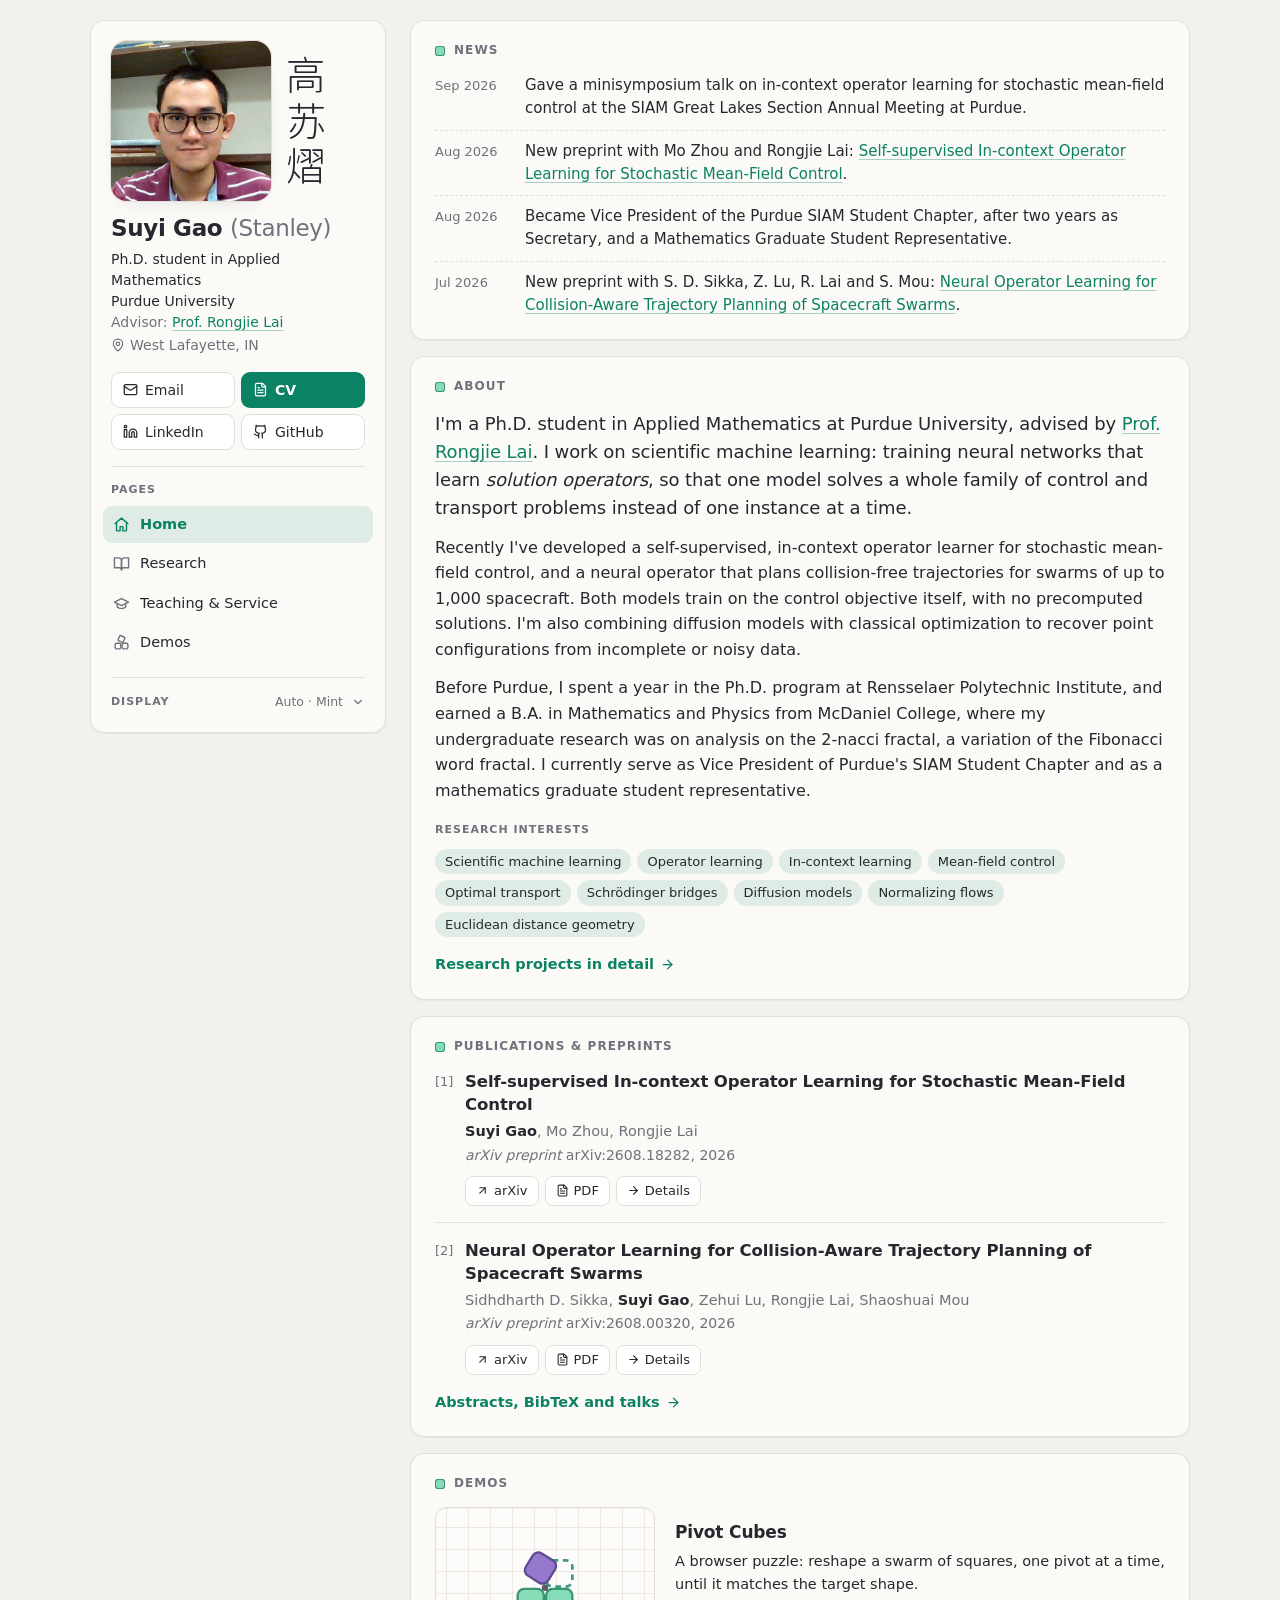
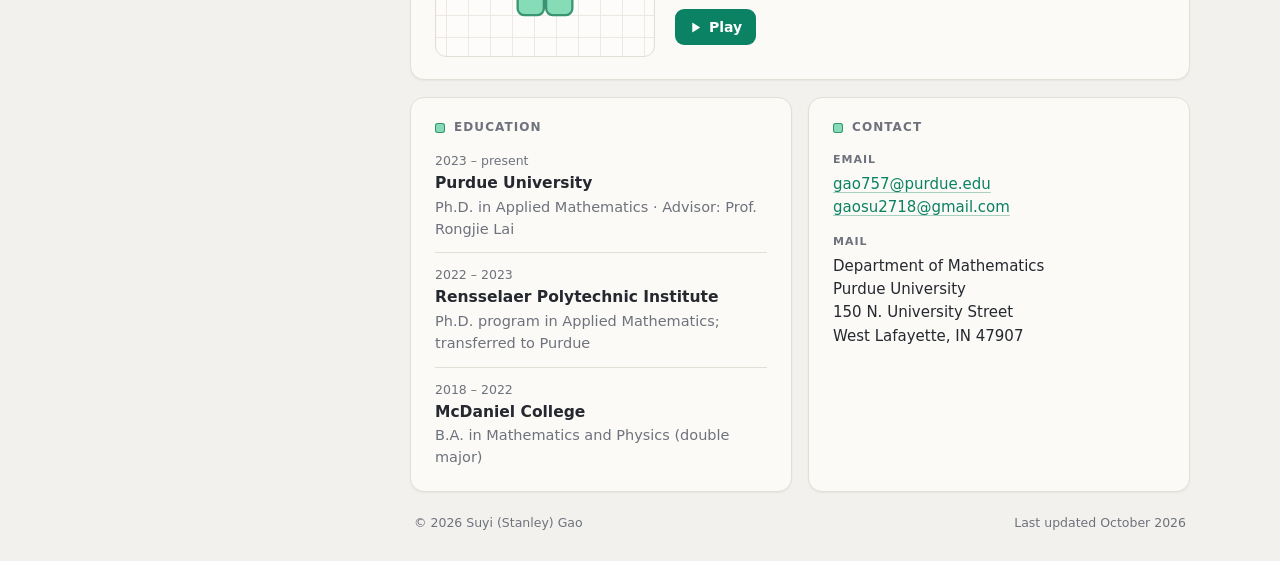
==== commit 6908b635: "mobile version fix" ====
--- a/index.html
+++ b/index.html
@@ -167,38 +167,6 @@
 
   <main class="main">
 
-    <!-- ===== About ===== -->
-    <section class="panel section" id="about" aria-labelledby="h-about">
-      <h2 class="label" id="h-about">About</h2>
-      <p class="lead">I'm a Ph.D. student in Applied Mathematics at Purdue University, advised by
-        <a href="https://sites.google.com/view/rongjielai/">Prof. Rongjie Lai</a>. I work on
-        scientific machine learning: training neural networks that learn <em>solution operators</em>,
-        so that one model solves a whole family of control and transport problems instead of one
-        instance at a time.</p>
-      <p>Recently I've developed a self-supervised, in-context operator learner for stochastic
-        mean-field control, and a neural operator that plans collision-free trajectories for swarms
-        of up to 1,000 spacecraft. Both models train on the control objective itself, with no
-        precomputed solutions. I'm also combining diffusion models with classical optimization to
-        recover point configurations from incomplete or noisy data.</p>
-      <p>Before Purdue, I spent a year in the Ph.D. program at Rensselaer Polytechnic Institute, and
-        earned a B.A. in Mathematics and Physics from McDaniel College, where my undergraduate research
-        was on analysis on the 2-nacci fractal, a variation of the Fibonacci word fractal. I currently serve as Vice President of Purdue's SIAM
-        Student Chapter and as a mathematics graduate student representative.</p>
-      <h3 class="sublabel">Research interests</h3>
-      <ul class="tags">
-        <li>Scientific machine learning</li>
-        <li>Operator learning</li>
-        <li>In-context learning</li>
-        <li>Mean-field control</li>
-        <li>Optimal transport</li>
-        <li>Schrödinger bridges</li>
-        <li>Diffusion models</li>
-        <li>Normalizing flows</li>
-        <li>Euclidean distance geometry</li>
-      </ul>
-      <a class="more" href="research/">Research projects in detail<svg class="ico" aria-hidden="true"><use href="#i-arrow"/></svg></a>
-    </section>
-
     <!-- ===== News: newest first; one <li> per item ===== -->
     <section class="panel section" id="news" aria-labelledby="h-news">
       <h2 class="label" id="h-news">News</h2>
@@ -216,6 +184,39 @@
           <p>New preprint with S. D. Sikka, Z. Lu, R. Lai and S. Mou:
             <a href="research/#pub-swarm">Neural Operator Learning for Collision-Aware Trajectory Planning of Spacecraft Swarms</a>.</p></li>
       </ul>
+    </section>
+
+    <!-- ===== About ===== -->
+    <section class="panel section" id="about" aria-labelledby="h-about">
+      <h2 class="label" id="h-about">About</h2>
+      <p class="lead">I'm a Ph.D. student in Applied Mathematics at Purdue University, advised by
+        <a href="https://sites.google.com/view/rongjielai/">Prof. Rongjie Lai</a>. I work on
+        scientific machine learning: training neural networks that learn <em>solution operators</em>,
+        so that one model solves a whole family of control and transport problems instead of one
+        instance at a time.</p>
+      <p>Recently I've developed a self-supervised, in-context operator learner for stochastic
+        mean-field control, and a neural operator that plans collision-free trajectories for swarms
+        of up to 1,000 spacecraft. Both models train on the control objective itself, with no
+        precomputed solutions. I'm also combining diffusion models with classical optimization to
+        recover point configurations from incomplete or noisy data.</p>
+      <p>Before Purdue, I spent a year in the Ph.D. program at Rensselaer Polytechnic Institute, and
+        earned a B.A. in Mathematics and Physics from McDaniel College, where my undergraduate research
+        was on analysis on the 2-nacci fractal, a variation of the Fibonacci word fractal. I currently
+        serve as Vice President of Purdue's SIAM Student Chapter and as a mathematics graduate student
+        representative.</p>
+      <h3 class="sublabel">Research interests</h3>
+      <ul class="tags">
+        <li>Scientific machine learning</li>
+        <li>Operator learning</li>
+        <li>In-context learning</li>
+        <li>Mean-field control</li>
+        <li>Optimal transport</li>
+        <li>Schrödinger bridges</li>
+        <li>Diffusion models</li>
+        <li>Normalizing flows</li>
+        <li>Euclidean distance geometry</li>
+      </ul>
+      <a class="more" href="research/">Research projects in detail<svg class="ico" aria-hidden="true"><use href="#i-arrow"/></svg></a>
     </section>
 
     <!-- ===== Publications: the short list; abstracts and BibTeX live on research/ ===== -->
--- a/assets/css/style.css
+++ b/assets/css/style.css
@@ -140,7 +140,7 @@
   --gap: 16px;
   --side-w: 296px;
   --wide: 1140px;       /* the page: left bar and main column */
-  --wider: 1640px;      /* a demo page, so the game gets room for its own three columns */
+  --wider: 1640px;      /* a demo page: no left bar, so the game gets room for its own three columns */
   --header-h: 60px;     /* the top header, shown only below 1000px */
   --radius: 14px;
   --radius-sm: 9px;
@@ -152,7 +152,8 @@
 @media (max-width: 759.98px) {
   :root { --header-h: 54px; }
 }
-/* From 1000px the left bar holds the page links and display settings, so there is no top header. */
+/* From 1000px the left bar holds the page links and display settings, so there is no top header.
+ * (A demo page has neither: the breadcrumbs above the game lead back to the site.) */
 @media (min-width: 1000px) {
   :root { --header-h: 0px; }
   .site-header { display: none; }
@@ -505,7 +506,8 @@
     align-items: start;
     max-width: var(--wide);
   }
-  .page.wide { max-width: var(--wider); }
+  /* a demo page: no left bar, the game takes the whole width */
+  .page.wide { grid-template-columns: minmax(0, 1fr); max-width: var(--wider); }
   .side {
     position: sticky;
     top: calc(var(--header-h) + var(--pad));
@@ -647,6 +649,11 @@
   .role { font-size: 14px; }
   .actions { grid-template-columns: repeat(4, minmax(0, 1fr)); margin-top: 14px; }
   .actions .btn { justify-content: center; }
+}
+/* on phones the photo and the Chinese name sit to the right of the name and roles */
+@media (max-width: 759.98px) {
+  .profile { grid-template-columns: minmax(0, 1fr) auto; }
+  .portrait { order: 1; }
 }
 @media (max-width: 520px) {
   .actions { grid-template-columns: 1fr 1fr; }
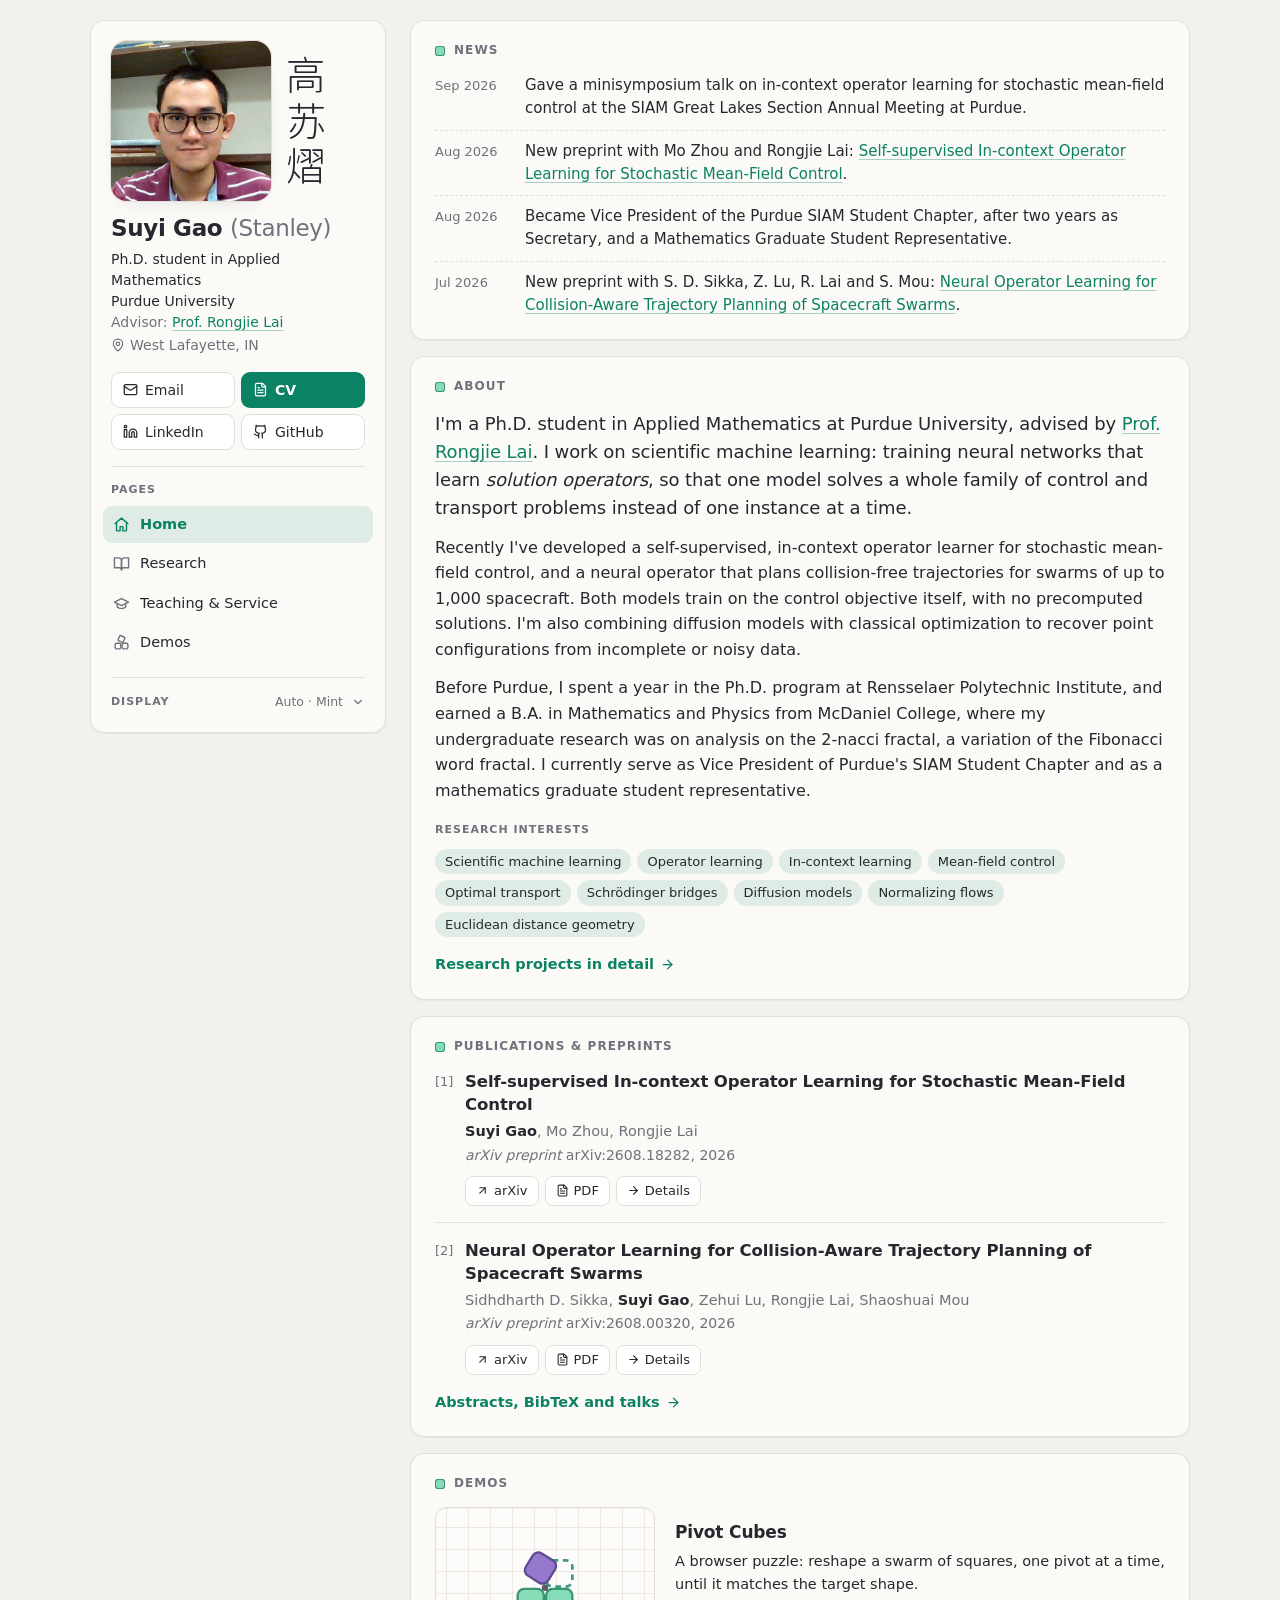
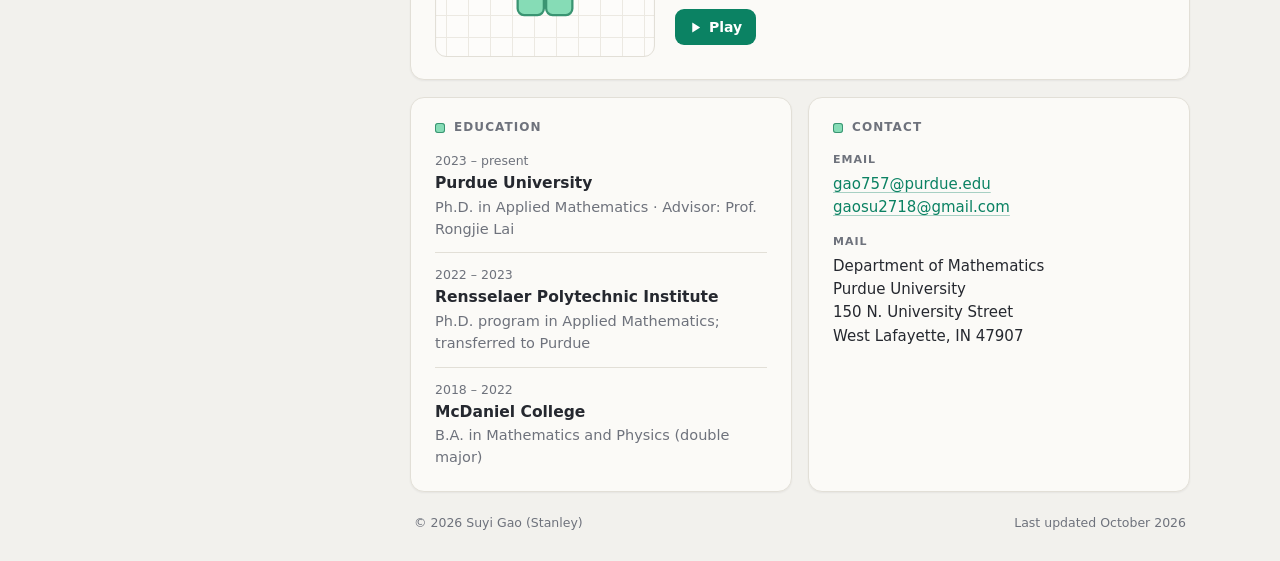
==== commit 13378c74: "mobile version fix" ====
--- a/index.html
+++ b/index.html
@@ -4,15 +4,15 @@
 <meta charset="utf-8">
 <meta name="viewport" content="width=device-width, initial-scale=1">
 <meta name="color-scheme" content="light dark">
-<title>Suyi (Stanley) Gao · Applied Mathematics, Purdue University</title>
-<meta name="description" content="Suyi (Stanley) Gao is a Ph.D. student in Applied Mathematics at Purdue University working on scientific machine learning: operator learning, in-context learning, mean-field control and generative models.">
+<title>Suyi Gao (Stanley) · Applied Mathematics, Purdue University</title>
+<meta name="description" content="Suyi Gao (Stanley) is a Ph.D. student in Applied Mathematics at Purdue University working on scientific machine learning: operator learning, in-context learning, mean-field control and generative models.">
 <meta name="author" content="Suyi Gao">
 <link rel="canonical" href="https://gaosu2718.github.io/">
 <meta name="theme-color" content="#f2f1ed" media="(prefers-color-scheme: light)">
 <meta name="theme-color" content="#121419" media="(prefers-color-scheme: dark)">
 
 <meta property="og:type" content="profile">
-<meta property="og:title" content="Suyi (Stanley) Gao">
+<meta property="og:title" content="Suyi Gao (Stanley)">
 <meta property="og:description" content="Ph.D. student in Applied Mathematics at Purdue University. Scientific machine learning, operator learning, mean-field control.">
 <meta property="og:url" content="https://gaosu2718.github.io/">
 <meta property="og:image" content="https://gaosu2718.github.io/assets/img/profile.jpg">
@@ -118,7 +118,7 @@
   <aside class="side panel" aria-label="Profile and site navigation">
     <div class="profile">
       <div class="portrait">
-        <img class="photo" src="assets/img/profile.jpg" width="426" height="426" alt="Portrait of Suyi (Stanley) Gao">
+        <img class="photo" src="assets/img/profile.jpg" width="426" height="426" alt="Portrait of Suyi Gao (Stanley)">
         <span class="cname" lang="zh-Hans" title="Gāo Sūyì">高苏熠</span>
       </div>
       <div class="who">
@@ -316,7 +316,7 @@
     </div>
 
     <footer class="foot">
-      <span>© 2026 Suyi (Stanley) Gao</span>
+      <span>© 2026 Suyi Gao (Stanley)</span>
       <span>Last updated October 2026</span>
     </footer>
   </main>
--- a/assets/css/style.css
+++ b/assets/css/style.css
@@ -1,4 +1,4 @@
-/* Suyi (Stanley) Gao: academic homepage.
+/* Suyi Gao (Stanley): academic homepage.
  * The look is borrowed from Pivot Cubes (demos/pivot-cubes/play/style.css): the same paper-and-panel
  * tokens, the same colour themes (Mint is the default), and the same controls (segmented switch,
  * swatches, buttons, toast).  Light/dark (data-theme) and the colour theme (data-palette) are
@@ -140,7 +140,6 @@
   --gap: 16px;
   --side-w: 296px;
   --wide: 1140px;       /* the page: left bar and main column */
-  --wider: 1640px;      /* a demo page: no left bar, so the game gets room for its own three columns */
   --header-h: 60px;     /* the top header, shown only below 1000px */
   --radius: 14px;
   --radius-sm: 9px;
@@ -506,8 +505,7 @@
     align-items: start;
     max-width: var(--wide);
   }
-  /* a demo page: no left bar, the game takes the whole width */
-  .page.wide { grid-template-columns: minmax(0, 1fr); max-width: var(--wider); }
+  .page.wide { grid-template-columns: minmax(0, 1fr); }   /* a demo page: no left bar */
   .side {
     position: sticky;
     top: calc(var(--header-h) + var(--pad));
@@ -1044,20 +1042,26 @@
 .demo-bar .crumbs { margin: 0; font-size: 13.5px; }
 .demo-bar .crumbs strong { color: var(--text); font-weight: 600; }
 .demo-bar .btn-sm { flex: none; }
-/* The frame is as tall as the window allows when the game has room for its three columns (a frame
- * at least 1000px wide, as in the game); demo.js sizes it to the game's height when narrower. */
+/* The game spans the window, as it does on its own (Full screen): the page is as wide as the window,
+ * and the frame runs edge to edge (the game has its own margins).  The text below it keeps the
+ * usual reading width. */
+.page.wide { max-width: none; }
+.page.wide .demo-about, .page.wide .foot { width: 100%; max-width: calc(var(--wide) - 2 * var(--pad)); justify-self: center; }
+.game-wrap { margin: 0 calc(-1 * var(--pad)); overflow: hidden; }
+/* The frame reaches the bottom of the window when the game shows its three columns (a frame at least
+ * 1000px wide, as in the game).  demo.js trims it to the game, sizes it to the game's whole height
+ * when the game is one column (phones, tablets), and on a computer keeps the three columns in any
+ * window: narrower than 1000px, the frame is drawn 1000px wide and scaled down to fit. */
 .game-frame {
   display: block;
   width: 100%;
-  height: max(620px, calc(var(--vh) - var(--header-h) - 2 * var(--pad) - 40px - var(--gap)));
+  height: max(620px, calc(var(--vh) - var(--header-h) - var(--pad) - 40px - var(--gap)));
   border: 0;
+  transform-origin: 0 0;
 }
 .noscript { margin: 16px 4px; color: var(--text-dim); }
 .demo-about p { font-size: 15.5px; line-height: 1.65; }
 .demo-about .note-line { margin-top: 14px; color: var(--text-dim); font-size: 14.5px; }
-@media (max-width: 999.98px) {
-  .game-wrap { margin: 0 calc(-1 * var(--pad)); }   /* edge to edge: the game has its own margins */
-}
 @media (max-width: 759.98px) {
   .demo-bar .btn-sm { display: none; }   /* the frame already spans the screen */
 }
